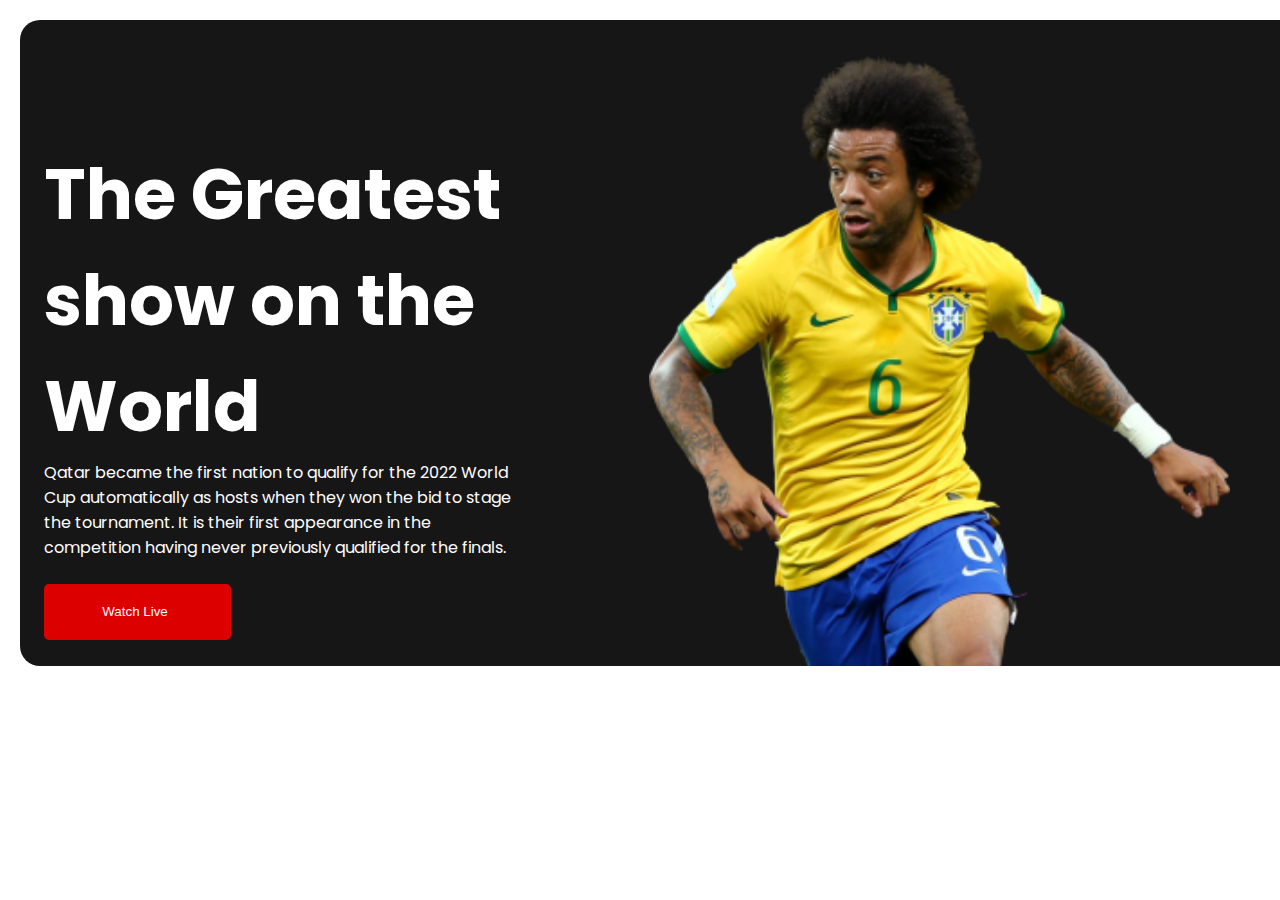
==== index.html @ 9c951bbc "header section" ====
<!DOCTYPE html>
<html lang="en">
<head>
    <meta charset="UTF-8">
    <meta http-equiv="X-UA-Compatible" content="IE=edge">
    <meta name="viewport" content="width=device-width, initial-scale=1.0">
    <title>FIFA WORLD CUP</title>
    <!-------------------------- css link ---------------------- -->
    <link rel="stylesheet" href="./css/style.css">
    <!------------------- font awesome cdn link ----------------- -->
    <link rel="stylesheet" href="https://cdnjs.cloudflare.com/ajax/libs/font-awesome/6.1.1/css/all.min.css" integrity="sha512-KfkfwYDsLkIlwQp6LFnl8zNdLGxu9YAA1QvwINks4PhcElQSvqcyVLLD9aMhXd13uQjoXtEKNosOWaZqXgel0g==" crossorigin="anonymous" referrerpolicy="no-referrer" />
    <!----------------------------- Favicon -------------------- -->
    <link rel="shortcut icon" href="./images/favicon.ico" type="image/x-icon">
</head>
<body>
    <!------------------------- header section ----------------------------- -->
    <header class="container">
       <div class="half-width">
        <h1 class="heading-title">The Greatest show on the World</h1>
        <p class="heading-pera">Qatar became the first nation to qualify for the 2022 World Cup automatically as hosts when they won the bid to stage the tournament. It is their first appearance in the competition having never previously qualified for the finals.</p>
       <button class="watch-button" type="submit">Watch Live<i class="fa-solid fa-arrow-right"></i></button>
       </div>
       <div class="half-width">
        <img src="./images/Banner Image.png" alt="">
       </div>
    </header>
</body>
</html>
---- css/style.css ----
@import url('https://fonts.googleapis.com/css2?family=Poppins&display=swap');
*{
    margin: 0px;
    padding: 0px;
    box-sizing: border-box;
}
body{
    font-family: 'Poppins', sans-serif;

}
/*---------------------------- header section ------------------------- */
.container{
    display: flex;
    justify-content: center;
    align-items: center;
    width: 1321px;
    height: 646px;
    margin-left: 20px;
    margin-top: 20px;
    background-color: #161616;
    border-radius: 20px;
    
}
.half-width{
    width: 50%;
    margin: 106px 111px 11px 24px;   
    
}
.half-width img{
    width: 581px;
    height: 613px;
    margin: 24px 0px 79px;
}
.heading-title{
    color: #FFFFFF;
    font-weight: 700;
    font-size: 70px;
}
.heading-pera{
    color:#FFFFFF;
    font-weight: 400;
    font-size: 16px;
}
.watch-button{ 
    width: 187px;
    height: 56px;
    color: #FFFFFF;
    border: none;
    background: #DD0000;
    border-radius: 5px;
    padding: 16px 25px;
    margin-top: 24px;
   
}
.fa-arrow-right{
    margin-left: 5px;
}
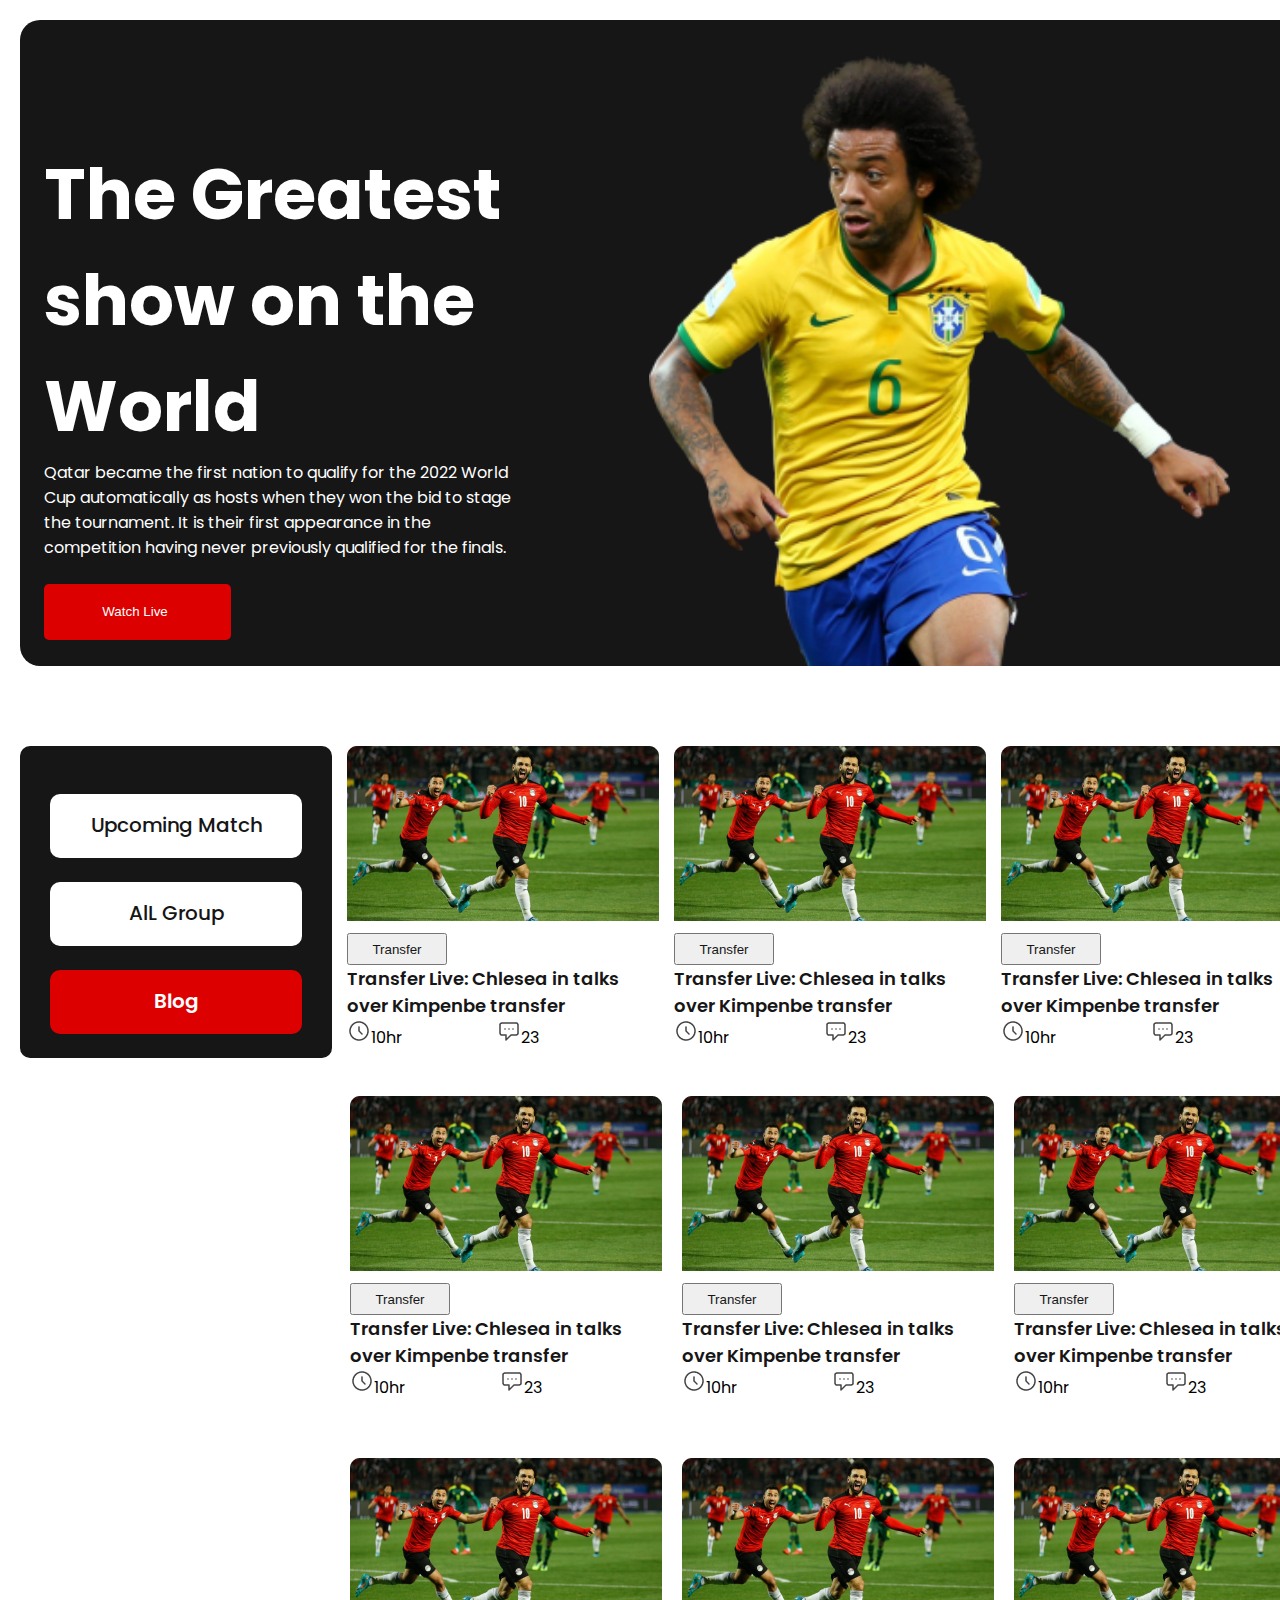
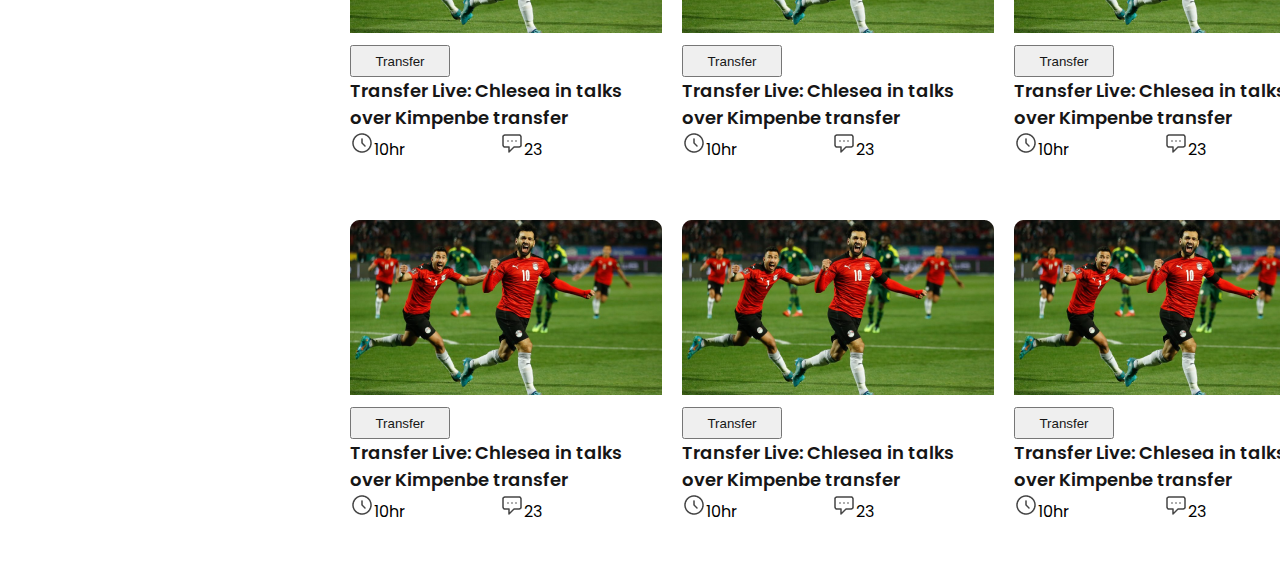
==== commit d3684157: "main section" ====
--- a/index.html
+++ b/index.html
@@ -24,5 +24,109 @@
         <img src="./images/Banner Image.png" alt="">
        </div>
     </header>
+    <!----------------------------- main section -------------------------- -->
+    <main>
+        <section class="top-header">
+          <div class="link-area">
+            <div class="link">
+                <a href="#">Upcoming Match</a>
+            </div>
+            <div class="link">
+                <a href="#">AlL Group</a>
+            </div>
+            <div class="link-blog">
+                <a href="#">Blog</a>
+            </div>
+          </div>
+          <div class="img-area">
+           <img src="./images/Blog Image.png" alt="">
+           <button class="transfer-link" type="submit">Transfer</button>
+           <p class="transfer-pera">Transfer Live: Chlesea in talks over Kimpenbe transfer</p>
+           <img src="./images/Time Icon.png" alt="">10hr
+           <img class="img-icon" src="./images/Chat Icon.png" alt="">23
+          </div>
+          <div class="img-area">
+           <img src="./images/Blog Image.png" alt="">
+           <button class="transfer-link" type="submit">Transfer</button>
+           <p class="transfer-pera">Transfer Live: Chlesea in talks over Kimpenbe transfer</p>
+           <img src="./images/Time Icon.png" alt="">10hr
+           <img class="img-icon" src="./images/Chat Icon.png" alt="">23
+          </div>
+          <div class="img-area">
+            <img src="./images/Blog Image.png" alt="">
+            <button class="transfer-link" type="submit">Transfer</button>
+           <p class="transfer-pera">Transfer Live: Chlesea in talks over Kimpenbe transfer</p>
+           <img src="./images/Time Icon.png" alt="">10hr
+           <img class="img-icon" src="./images/Chat Icon.png" alt="">23
+          </div>
+        </section>
+        <section class="image-section">
+                <div class="img-area">
+                    <img src="./images/Blog Image.png" alt="">
+                    <button class="transfer-link" type="submit">Transfer</button>
+                    <p class="transfer-pera">Transfer Live: Chlesea in talks over Kimpenbe transfer</p>
+                    <img src="./images/Time Icon.png" alt="">10hr
+                    <img class="img-icon" src="./images/Chat Icon.png" alt="">23
+                   </div>
+                   <div class="img-area">
+                    <img src="./images/Blog Image.png" alt="">
+                    <button class="transfer-link" type="submit">Transfer</button>
+                    <p class="transfer-pera">Transfer Live: Chlesea in talks over Kimpenbe transfer</p>
+                    <img src="./images/Time Icon.png" alt="">10hr
+                    <img class="img-icon" src="./images/Chat Icon.png" alt="">23
+                   </div>
+                   <div class="img-area">
+                     <img src="./images/Blog Image.png" alt="">
+                     <button class="transfer-link" type="submit">Transfer</button>
+                    <p class="transfer-pera">Transfer Live: Chlesea in talks over Kimpenbe transfer</p>
+                    <img src="./images/Time Icon.png" alt="">10hr
+                    <img class="img-icon" src="./images/Chat Icon.png" alt="">23
+                   </div>
+                   <div class="img-area">
+                     <img src="./images/Blog Image.png" alt="">
+                     <button class="transfer-link" type="submit">Transfer</button>
+                    <p class="transfer-pera">Transfer Live: Chlesea in talks over Kimpenbe transfer</p>
+                    <img src="./images/Time Icon.png" alt="">10hr
+                    <img class="img-icon" src="./images/Chat Icon.png" alt="">23
+                   </div>
+                   <div class="img-area">
+                     <img src="./images/Blog Image.png" alt="">
+                     <button class="transfer-link" type="submit">Transfer</button>
+                    <p class="transfer-pera">Transfer Live: Chlesea in talks over Kimpenbe transfer</p>
+                    <img src="./images/Time Icon.png" alt="">10hr
+                    <img class="img-icon" src="./images/Chat Icon.png" alt="">23
+                   </div>
+                   <div class="img-area">
+                     <img src="./images/Blog Image.png" alt="">
+                     <button class="transfer-link" type="submit">Transfer</button>
+                    <p class="transfer-pera">Transfer Live: Chlesea in talks over Kimpenbe transfer</p>
+                    <img src="./images/Time Icon.png" alt="">10hr
+                    <img class="img-icon" src="./images/Chat Icon.png" alt="">23
+                   </div>
+                   <div class="img-area">
+                     <img src="./images/Blog Image.png" alt="">
+                     <button class="transfer-link" type="submit">Transfer</button>
+                    <p class="transfer-pera">Transfer Live: Chlesea in talks over Kimpenbe transfer</p>
+                    <img src="./images/Time Icon.png" alt="">10hr
+                    <img class="img-icon" src="./images/Chat Icon.png" alt="">23
+                   </div>
+                   <div class="img-area">
+                     <img src="./images/Blog Image.png" alt="">
+                     <button class="transfer-link" type="submit">Transfer</button>
+                    <p class="transfer-pera">Transfer Live: Chlesea in talks over Kimpenbe transfer</p>
+                    <img src="./images/Time Icon.png" alt="">10hr
+                    <img class="img-icon" src="./images/Chat Icon.png" alt="">23
+                   </div>
+                   <div class="img-area">
+                     <img src="./images/Blog Image.png" alt="">
+                     <button class="transfer-link" type="submit">Transfer</button>
+                    <p class="transfer-pera">Transfer Live: Chlesea in talks over Kimpenbe transfer</p>
+                    <img src="./images/Time Icon.png" alt="">10hr
+                    <img class="img-icon" src="./images/Chat Icon.png" alt="">23
+                   </div>
+          
+
+        </section>
+    </main>
 </body>
 </html>--- a/css/style.css
+++ b/css/style.css
@@ -55,3 +55,90 @@
 .fa-arrow-right{
     margin-left: 5px;
 }
+/*------------------------------- main container ----------------------------- */
+.top-header{
+    display: grid;
+    grid-template-columns: repeat(4,1fr);
+    grid-row-gap: 5px;
+    width: 100%;
+    height: 200px;
+    margin-top: 80px;
+}
+.link-area{
+    display: flex;
+    justify-content: center;
+    align-items: center;
+    flex-direction: column;
+    margin-left: 20px;
+    border-radius: 10px;
+    width: 312px;
+     background-color: #161616;
+     height: 312px
+    
+     
+}
+.img-area{
+width: 312px;
+height: 362px;
+margin-left: 15px;
+
+}
+.link{
+    background: #FFFFFF;
+    border-radius: 10px;
+    padding: 16px 25px;
+    margin-top: 24px;
+    text-align: center;
+    border-radius: 10px;
+    width: 252px;
+    height: 64px;
+}
+.link a{
+    color:#161616;
+    text-decoration: none;
+    font-weight: 500;
+    font-size: 20px;
+    width: 174px;
+    height: 30px;
+}
+.link-blog{
+    background: #DD0000;
+    border-radius: 10px;
+    padding: 16px 25px;
+    margin-top: 24px;
+    text-align: center;
+    border-radius: 10px;
+    width: 252px;
+    height: 64px;
+}
+.link-blog a{
+    width: 45px;
+    height: 30px;
+    font-weight: 600;
+    font-size: 20px;
+    color: #FFFFFF;
+    text-decoration: none;
+}
+.transfer-link{
+    width: 100px;
+    height: 32px;
+    margin-top: 5px;
+    color: #161616;
+}
+.transfer-pera{
+        width: 272px;
+        height: 54px;
+        font-weight: 600;
+        font-size: 18px;
+        color: #161616;
+}
+.img-icon{
+    margin-left: 90px;
+}
+.image-section{
+    display: grid;
+    grid-template-columns: repeat(3,1fr);
+    grid-column-gap: 5px;
+    margin-top: 150px;
+    margin-left: 335px;
+}
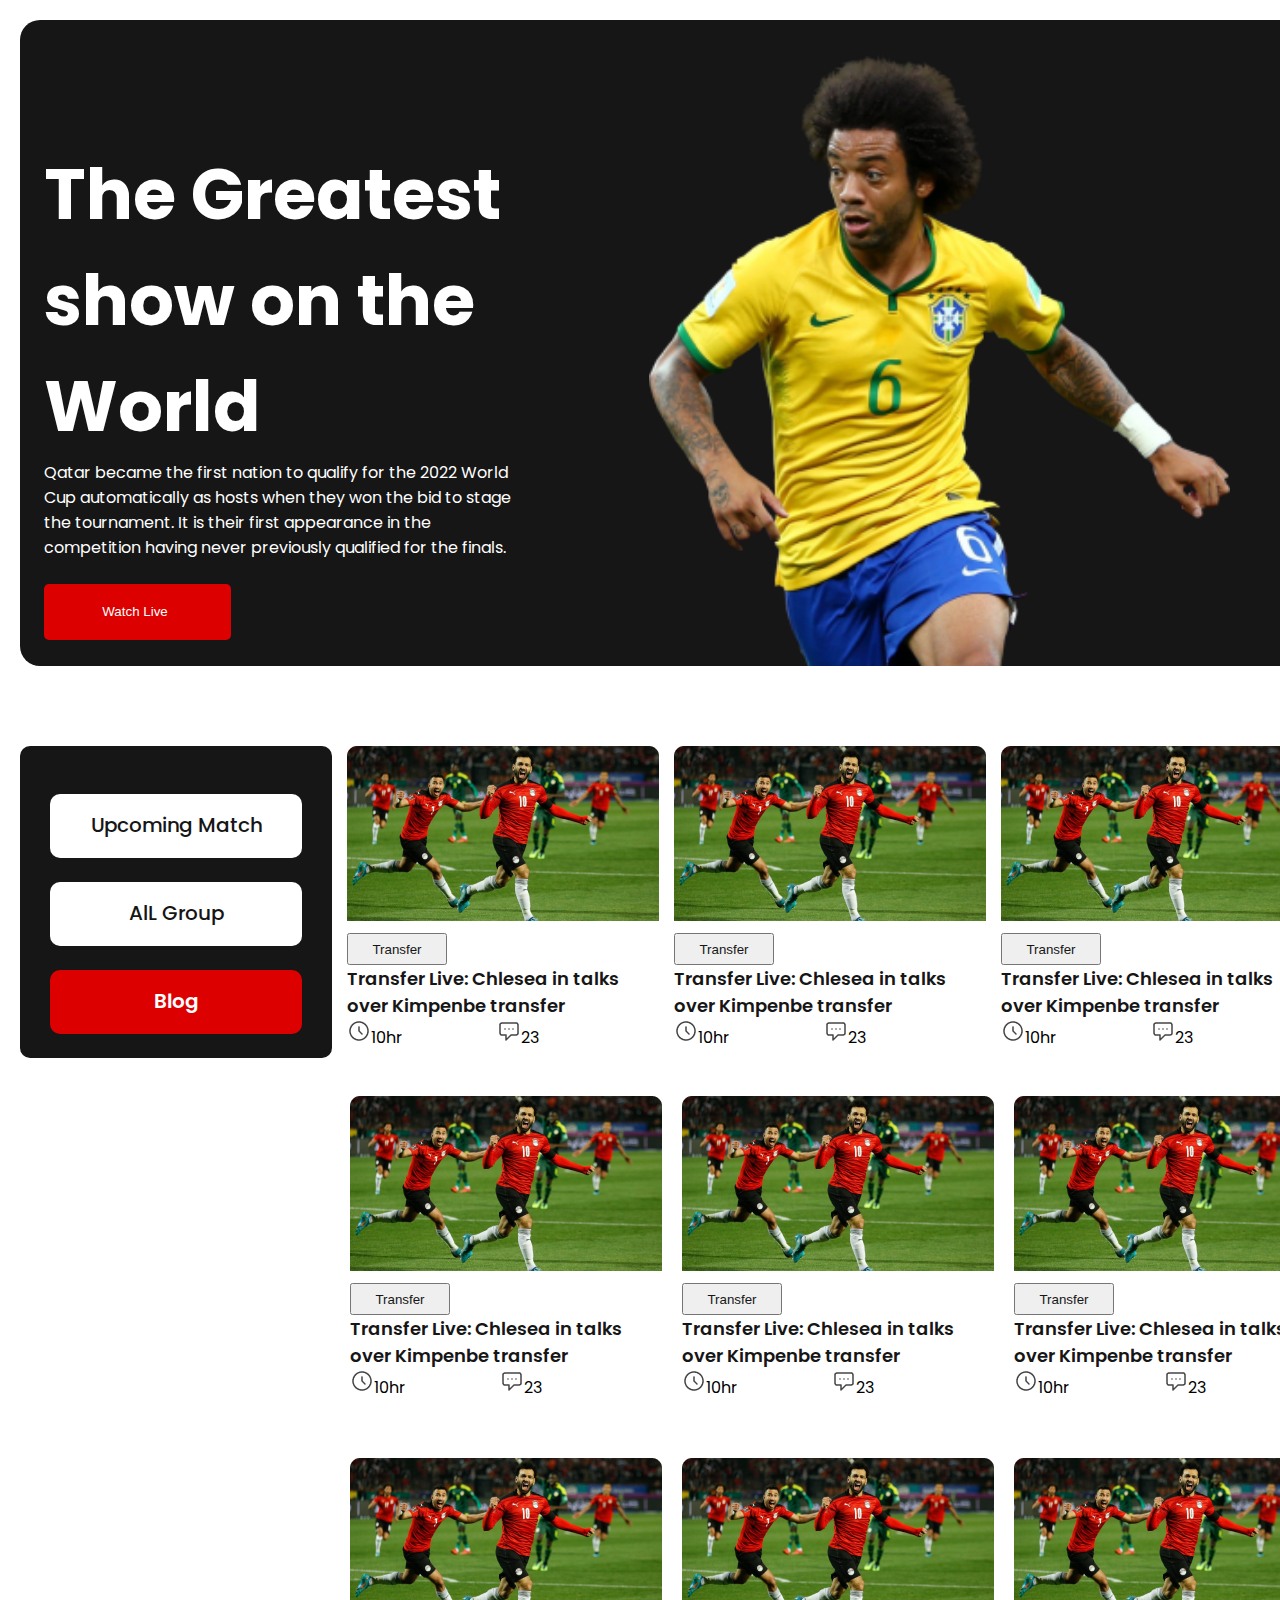
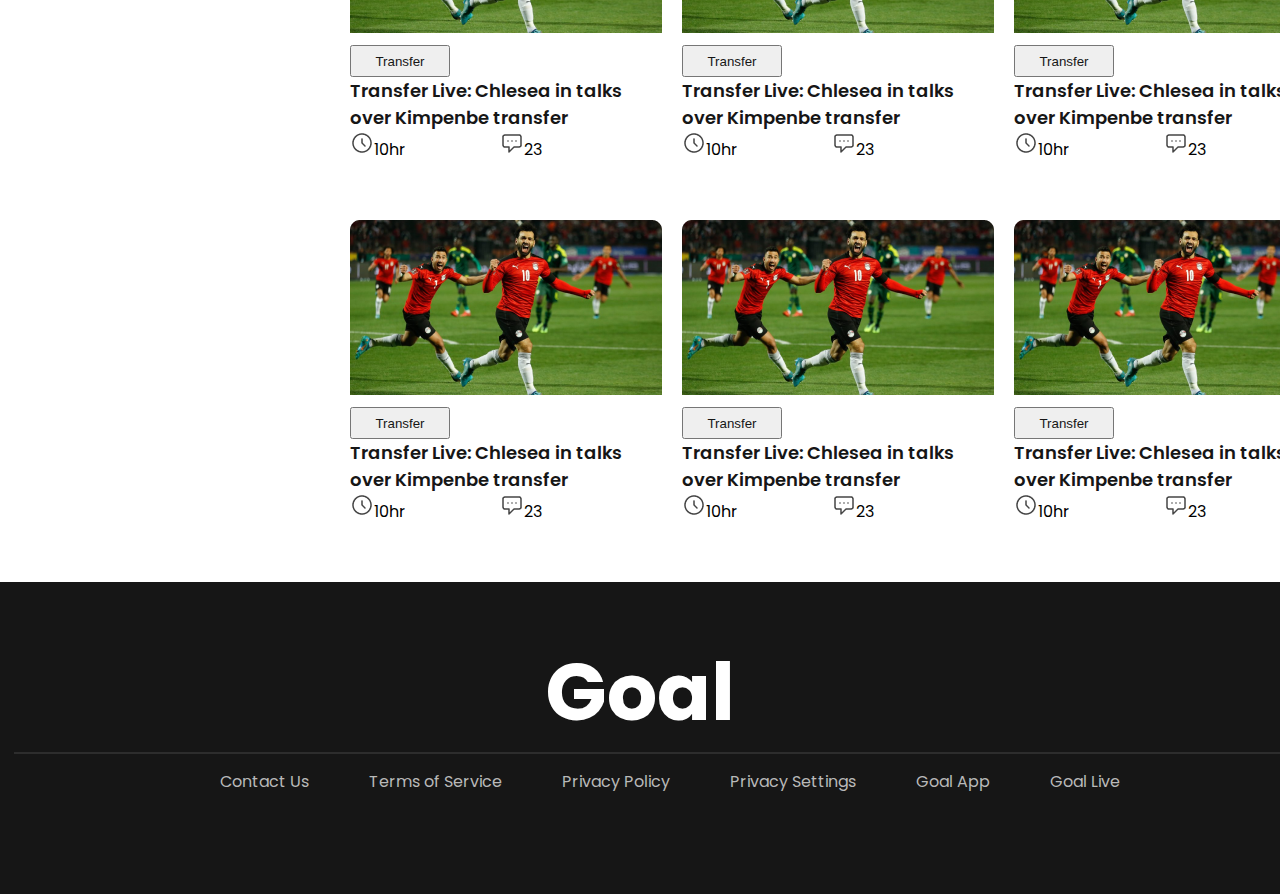
==== commit 7ddba20a: "footer section" ====
--- a/index.html
+++ b/index.html
@@ -35,7 +35,7 @@
                 <a href="#">AlL Group</a>
             </div>
             <div class="link-blog">
-                <a href="#">Blog</a>
+                <a href="index.html">Blog</a>
             </div>
           </div>
           <div class="img-area">
@@ -128,5 +128,22 @@
 
         </section>
     </main>
+<!--------------------------- Footer section------------------------- -->
+
+        <footer>
+           <div class="footer-box">
+            <div class="footer-heading"><h1>Goal</h1></div>
+            <hr>
+           <div class="footer-link">
+           <div><a href="#">Contact Us </a></div>
+           <div><a href="#"> Terms of Service </a></div>
+           <div><a href="#">  Privacy Policy</a></div>
+           <div><a href="#">  Privacy Settings </a></div>
+           <div><a href="#">Goal App</a></div>
+           <div><a href="#">  Goal Live</a></div>
+           </div>
+           </div>
+        </footer>
+
 </body>
 </html>--- a/css/style.css
+++ b/css/style.css
@@ -142,3 +142,35 @@
     margin-top: 150px;
     margin-left: 335px;
 }
+/*-------------------- footer section --------------- */
+.footer-box{
+    background-color: #161616;
+    
+}
+.footer-heading{
+    padding-top:50px;
+    text-align: center;
+    color: #FFFFFF;
+    font-weight: 600;
+    font-size: 40px;
+}
+hr{
+    margin-left: 14px;
+    width: 1320px;
+    height: 0px;
+    border: 1px solid rgba(255, 255, 255, 0.1);
+}
+.footer-link{
+    display: flex;
+    justify-content: center;
+    align-items: center;
+    padding-top: 0px;
+    padding-bottom: 100px; 
+    margin-top: 15px;
+}
+.footer-link a{
+    color: #B9B9B9;
+    text-decoration: none;
+    margin-left: 60px;
+   
+}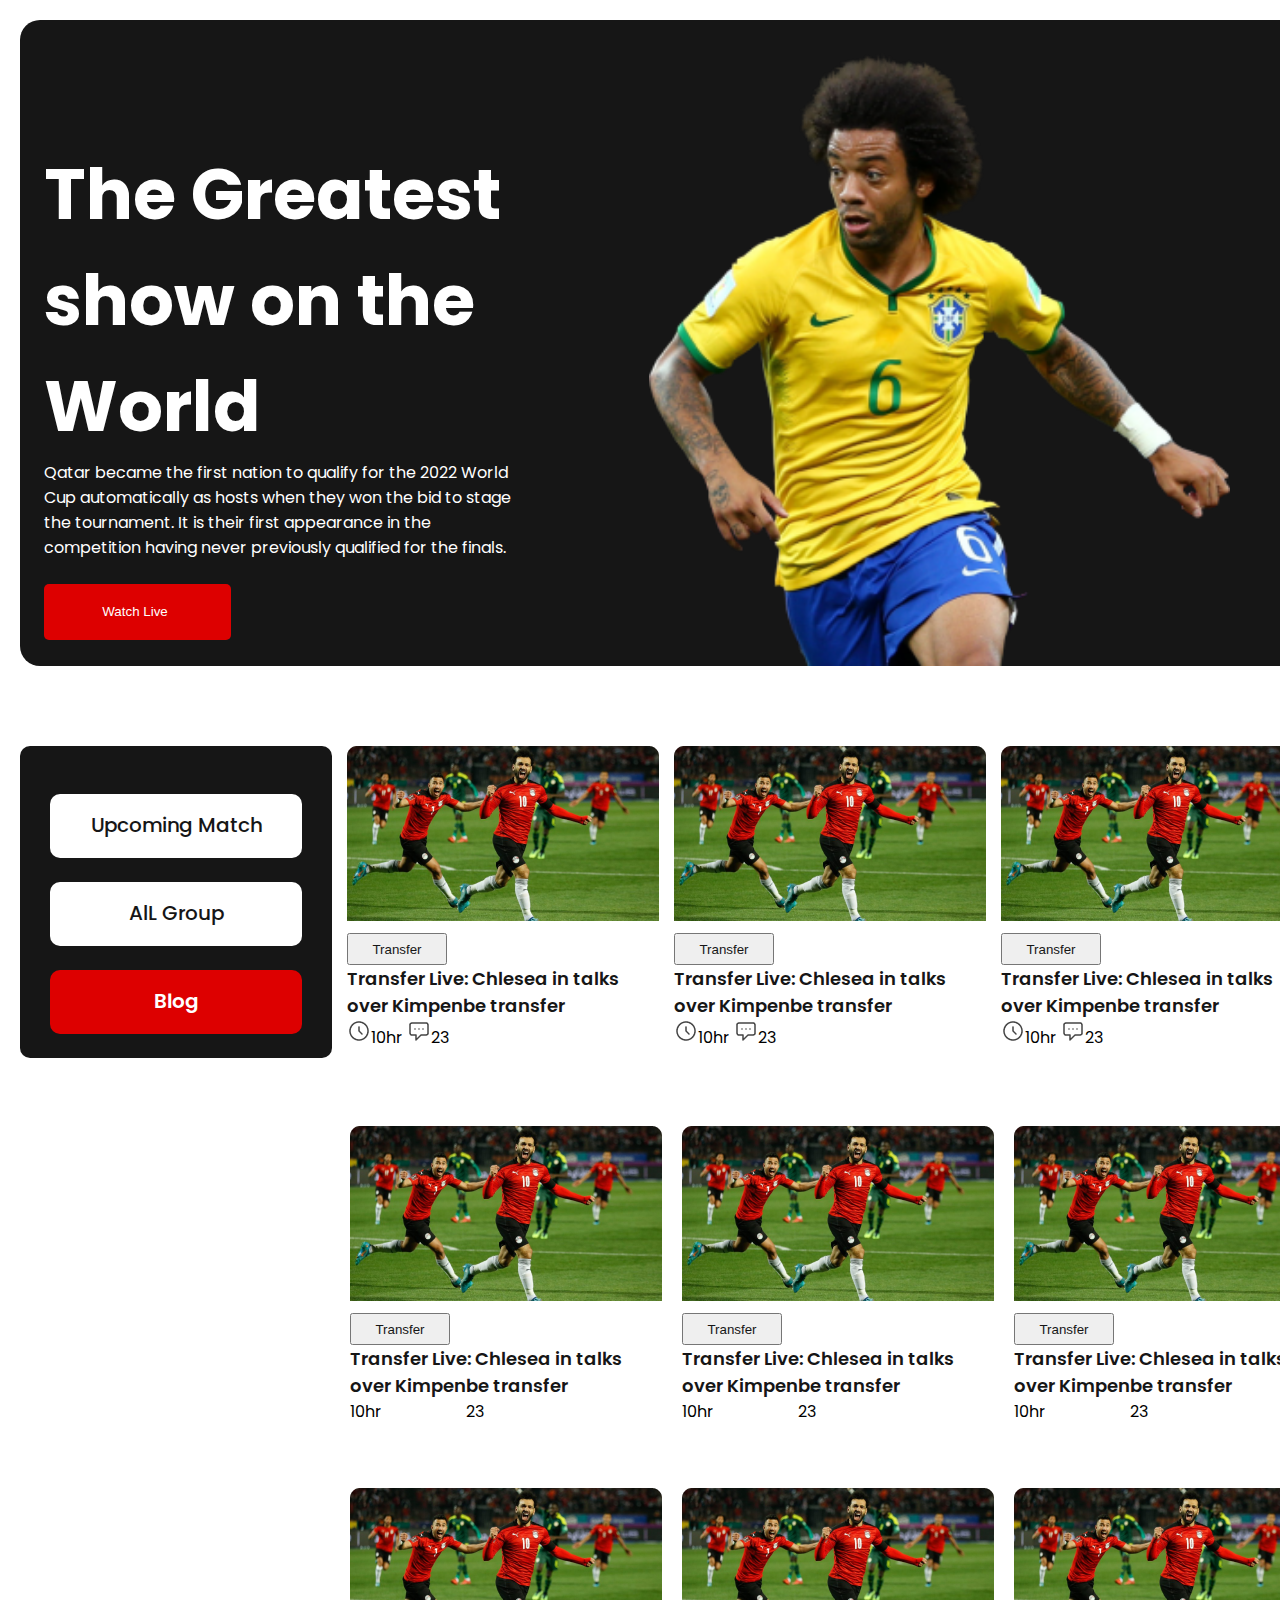
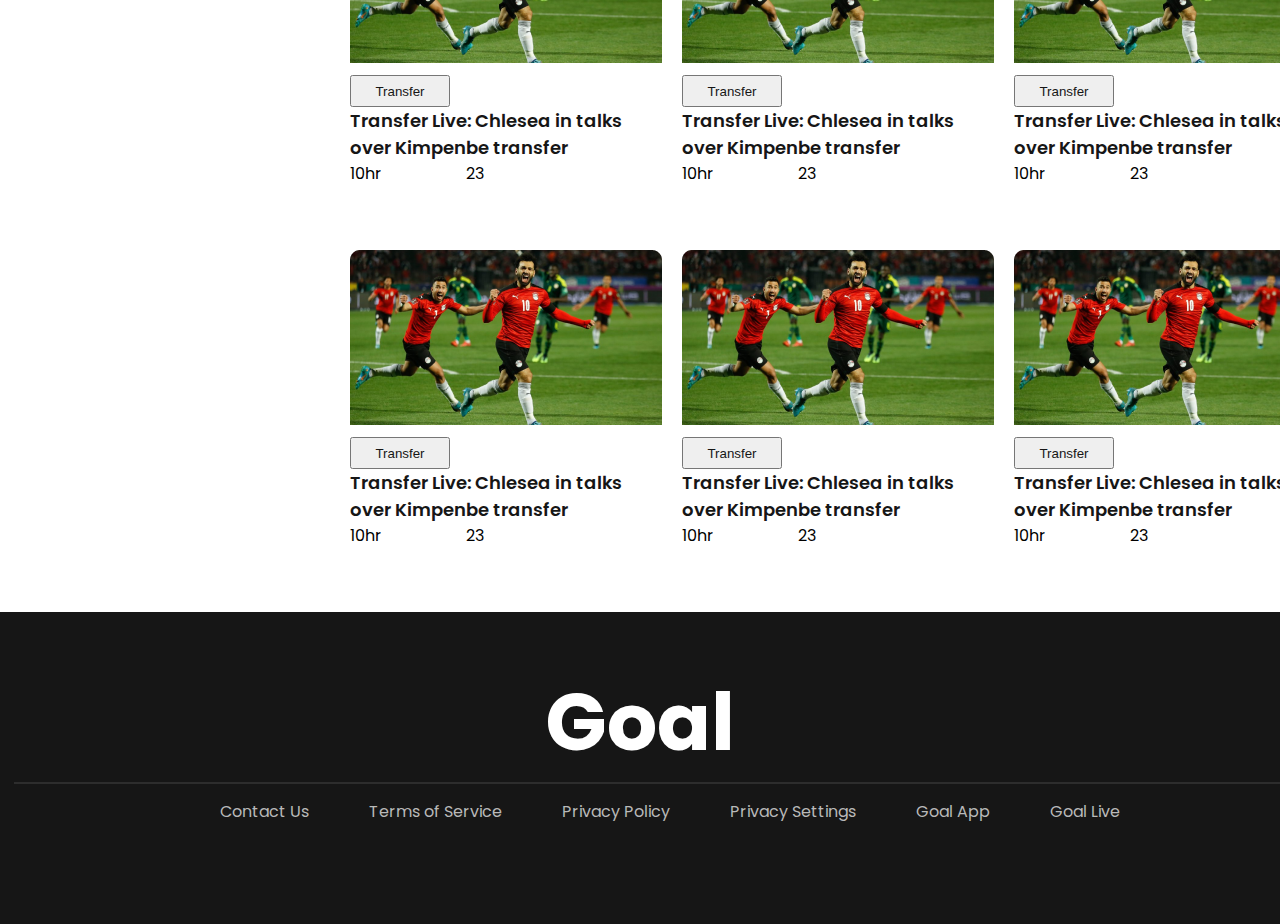
==== commit 22d6a434: "add" ====
--- a/index.html
+++ b/index.html
@@ -29,7 +29,7 @@
         <section class="top-header">
           <div class="link-area">
             <div class="link">
-                <a href="#">Upcoming Match</a>
+                <a href="fifa.html">Upcoming Match</a>
             </div>
             <div class="link">
                 <a href="#">AlL Group</a>
@@ -65,64 +65,64 @@
                     <img src="./images/Blog Image.png" alt="">
                     <button class="transfer-link" type="submit">Transfer</button>
                     <p class="transfer-pera">Transfer Live: Chlesea in talks over Kimpenbe transfer</p>
-                    <img src="./images/Time Icon.png" alt="">10hr
-                    <img class="img-icon" src="./images/Chat Icon.png" alt="">23
+                    <i class="fa-regular fa-clock"></i>10hr
+                    <i class="fa-regular fa-message icon"></i>23
                    </div>
                    <div class="img-area">
                     <img src="./images/Blog Image.png" alt="">
                     <button class="transfer-link" type="submit">Transfer</button>
                     <p class="transfer-pera">Transfer Live: Chlesea in talks over Kimpenbe transfer</p>
-                    <img src="./images/Time Icon.png" alt="">10hr
-                    <img class="img-icon" src="./images/Chat Icon.png" alt="">23
+                    <i class="fa-regular fa-clock"></i>10hr
+                    <i class="fa-regular fa-message icon"></i>23
                    </div>
                    <div class="img-area">
                      <img src="./images/Blog Image.png" alt="">
                      <button class="transfer-link" type="submit">Transfer</button>
                     <p class="transfer-pera">Transfer Live: Chlesea in talks over Kimpenbe transfer</p>
-                    <img src="./images/Time Icon.png" alt="">10hr
-                    <img class="img-icon" src="./images/Chat Icon.png" alt="">23
+                    <i class="fa-regular fa-clock"></i>10hr
+                    <i class="fa-regular fa-message icon"></i>23
                    </div>
                    <div class="img-area">
                      <img src="./images/Blog Image.png" alt="">
                      <button class="transfer-link" type="submit">Transfer</button>
                     <p class="transfer-pera">Transfer Live: Chlesea in talks over Kimpenbe transfer</p>
-                    <img src="./images/Time Icon.png" alt="">10hr
-                    <img class="img-icon" src="./images/Chat Icon.png" alt="">23
+                    <i class="fa-regular fa-clock"></i>10hr
+                    <i class="fa-regular fa-message icon"></i>23
                    </div>
                    <div class="img-area">
                      <img src="./images/Blog Image.png" alt="">
                      <button class="transfer-link" type="submit">Transfer</button>
                     <p class="transfer-pera">Transfer Live: Chlesea in talks over Kimpenbe transfer</p>
-                    <img src="./images/Time Icon.png" alt="">10hr
-                    <img class="img-icon" src="./images/Chat Icon.png" alt="">23
+                    <i class="fa-regular fa-clock"></i>10hr
+                    <i class="fa-regular fa-message icon"></i>23
                    </div>
                    <div class="img-area">
                      <img src="./images/Blog Image.png" alt="">
                      <button class="transfer-link" type="submit">Transfer</button>
                     <p class="transfer-pera">Transfer Live: Chlesea in talks over Kimpenbe transfer</p>
-                    <img src="./images/Time Icon.png" alt="">10hr
-                    <img class="img-icon" src="./images/Chat Icon.png" alt="">23
+                    <i class="fa-regular fa-clock"></i>10hr
+                    <i class="fa-regular fa-message icon"></i>23
                    </div>
                    <div class="img-area">
                      <img src="./images/Blog Image.png" alt="">
                      <button class="transfer-link" type="submit">Transfer</button>
                     <p class="transfer-pera">Transfer Live: Chlesea in talks over Kimpenbe transfer</p>
-                    <img src="./images/Time Icon.png" alt="">10hr
-                    <img class="img-icon" src="./images/Chat Icon.png" alt="">23
+                    <i class="fa-regular fa-clock"></i>10hr
+                    <i class="fa-regular fa-message icon"></i>23
                    </div>
                    <div class="img-area">
                      <img src="./images/Blog Image.png" alt="">
                      <button class="transfer-link" type="submit">Transfer</button>
                     <p class="transfer-pera">Transfer Live: Chlesea in talks over Kimpenbe transfer</p>
-                    <img src="./images/Time Icon.png" alt="">10hr
-                    <img class="img-icon" src="./images/Chat Icon.png" alt="">23
+                    <i class="fa-regular fa-clock"></i>10hr
+                    <i class="fa-regular fa-message icon"></i>23
                    </div>
                    <div class="img-area">
                      <img src="./images/Blog Image.png" alt="">
                      <button class="transfer-link" type="submit">Transfer</button>
                     <p class="transfer-pera">Transfer Live: Chlesea in talks over Kimpenbe transfer</p>
-                    <img src="./images/Time Icon.png" alt="">10hr
-                    <img class="img-icon" src="./images/Chat Icon.png" alt="">23
+                    <i class="fa-regular fa-clock"></i>10hr
+                    <i class="fa-regular fa-message icon"></i>23
                    </div>
           
 
--- a/css/style.css
+++ b/css/style.css
@@ -132,14 +132,14 @@
         font-size: 18px;
         color: #161616;
 }
-.img-icon{
-    margin-left: 90px;
+.icon{
+    margin-left: 80px;
 }
 .image-section{
     display: grid;
     grid-template-columns: repeat(3,1fr);
     grid-column-gap: 5px;
-    margin-top: 150px;
+    margin-top: 180px;
     margin-left: 335px;
 }
 /*-------------------- footer section --------------- */
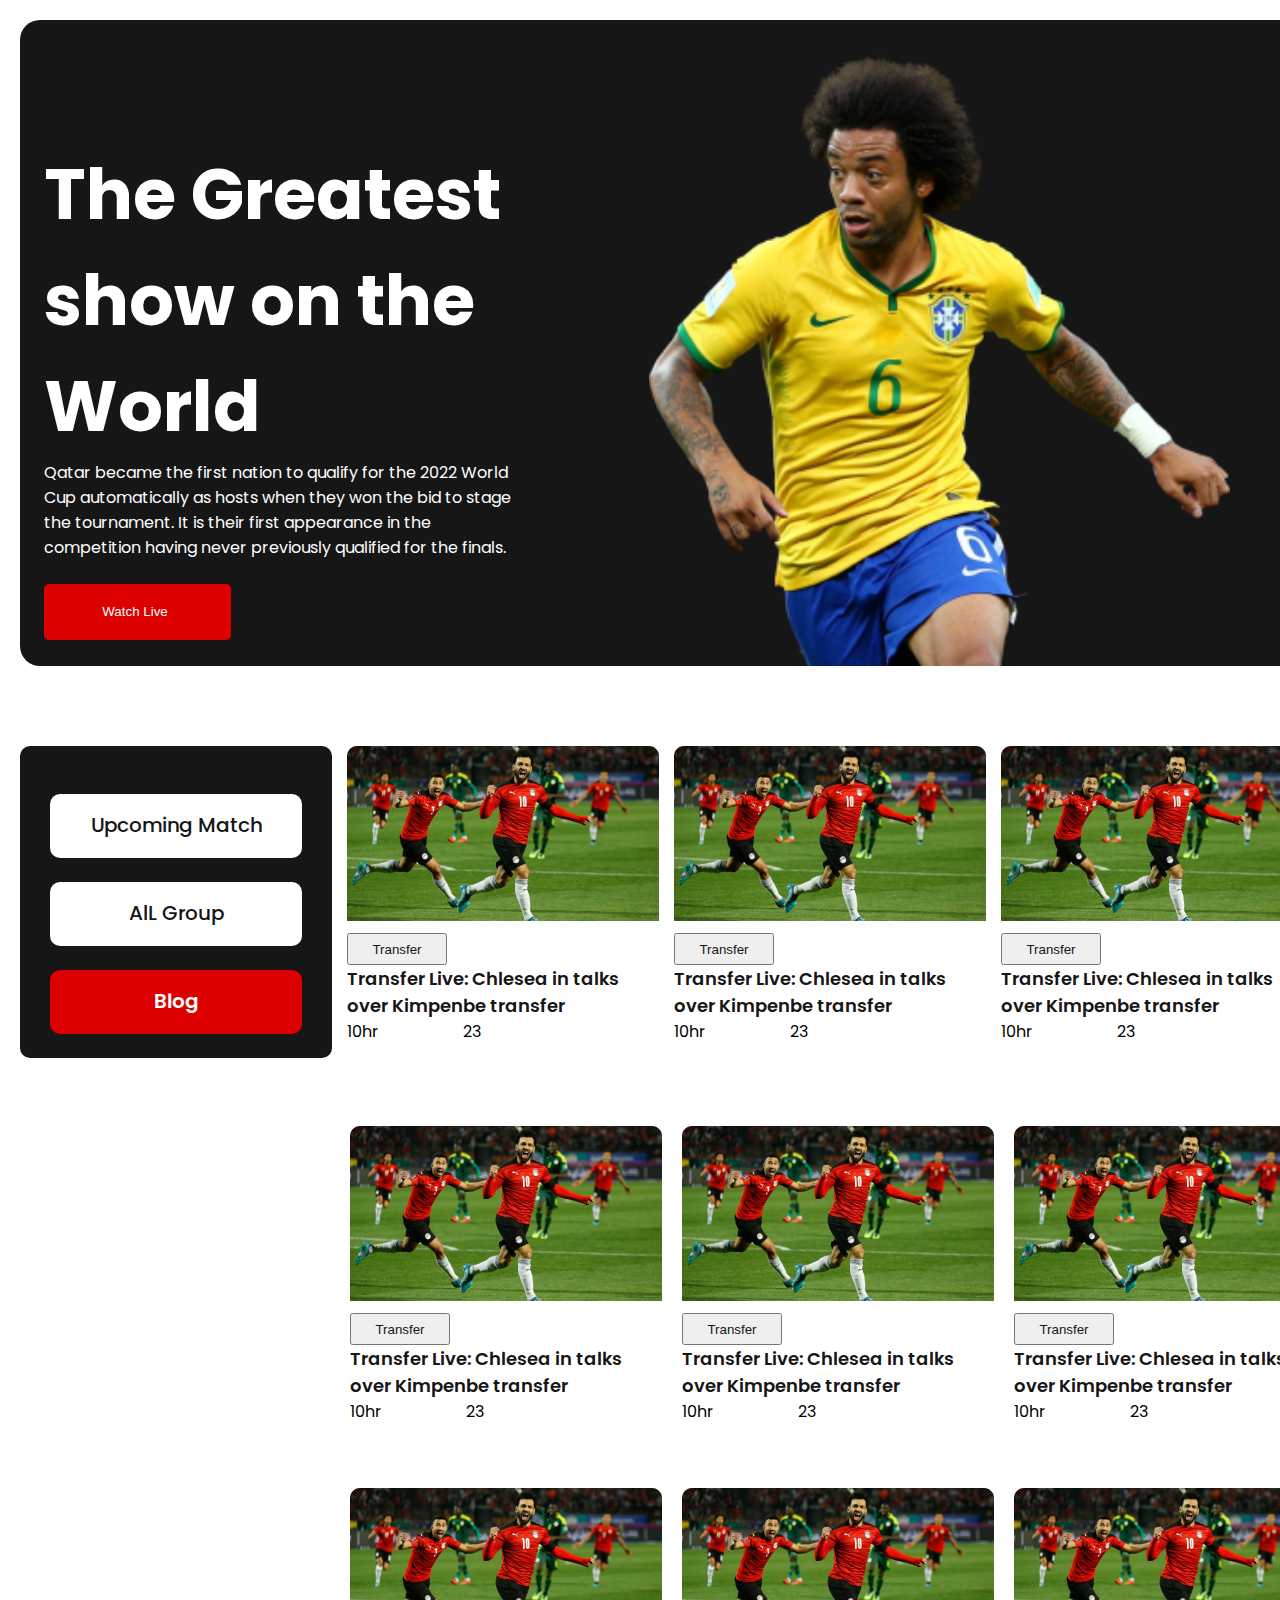
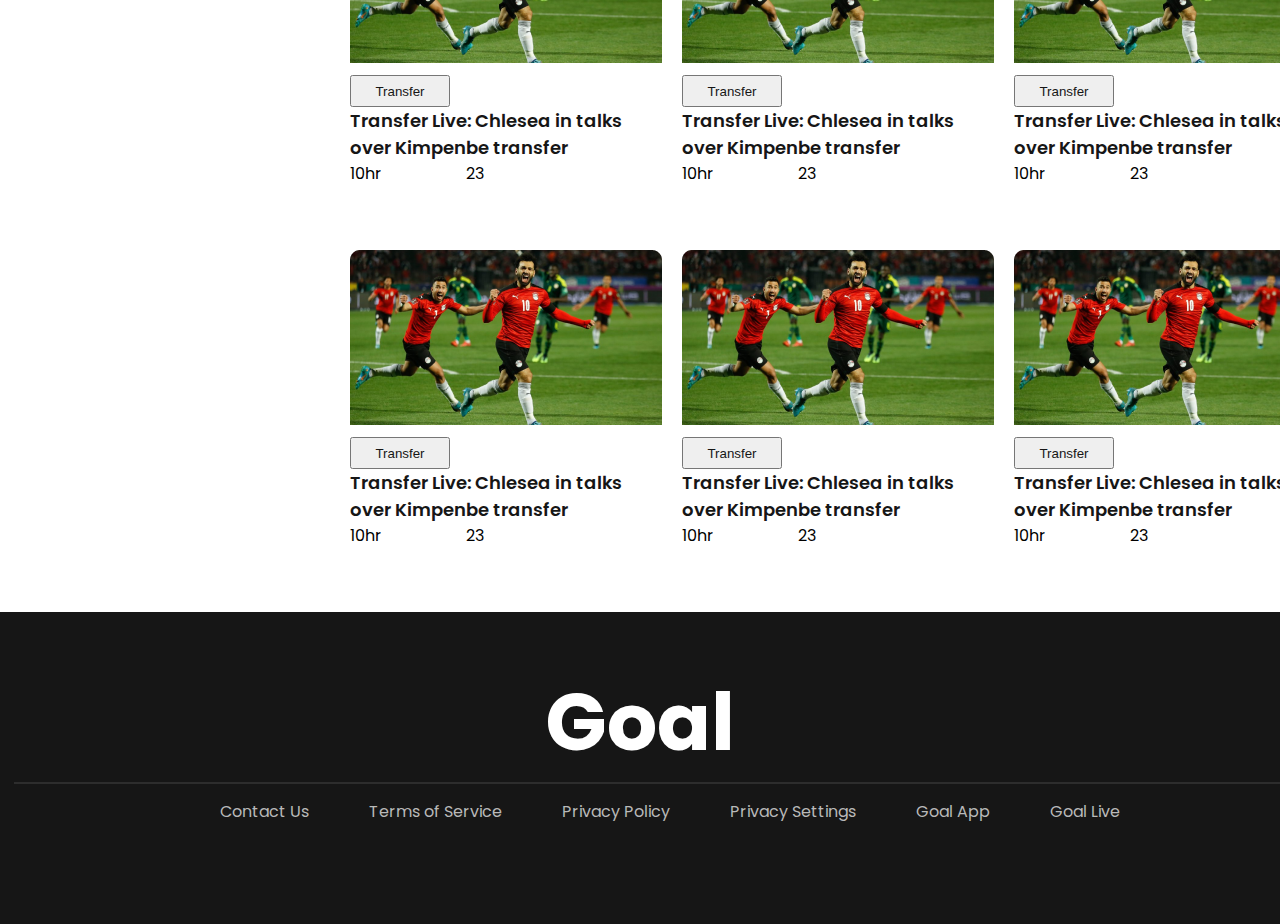
==== commit ee79a0f6: "images" ====
--- a/index.html
+++ b/index.html
@@ -42,22 +42,22 @@
            <img src="./images/Blog Image.png" alt="">
            <button class="transfer-link" type="submit">Transfer</button>
            <p class="transfer-pera">Transfer Live: Chlesea in talks over Kimpenbe transfer</p>
-           <img src="./images/Time Icon.png" alt="">10hr
-           <img class="img-icon" src="./images/Chat Icon.png" alt="">23
+           <i class="fa-regular fa-clock"></i>10hr
+           <i class="fa-regular fa-message icon"></i>23
           </div>
           <div class="img-area">
            <img src="./images/Blog Image.png" alt="">
            <button class="transfer-link" type="submit">Transfer</button>
            <p class="transfer-pera">Transfer Live: Chlesea in talks over Kimpenbe transfer</p>
-           <img src="./images/Time Icon.png" alt="">10hr
-           <img class="img-icon" src="./images/Chat Icon.png" alt="">23
+           <i class="fa-regular fa-clock"></i>10hr
+           <i class="fa-regular fa-message icon"></i>23
           </div>
           <div class="img-area">
             <img src="./images/Blog Image.png" alt="">
             <button class="transfer-link" type="submit">Transfer</button>
            <p class="transfer-pera">Transfer Live: Chlesea in talks over Kimpenbe transfer</p>
-           <img src="./images/Time Icon.png" alt="">10hr
-           <img class="img-icon" src="./images/Chat Icon.png" alt="">23
+           <i class="fa-regular fa-clock"></i>10hr
+           <i class="fa-regular fa-message icon"></i>23
           </div>
         </section>
         <section class="image-section">
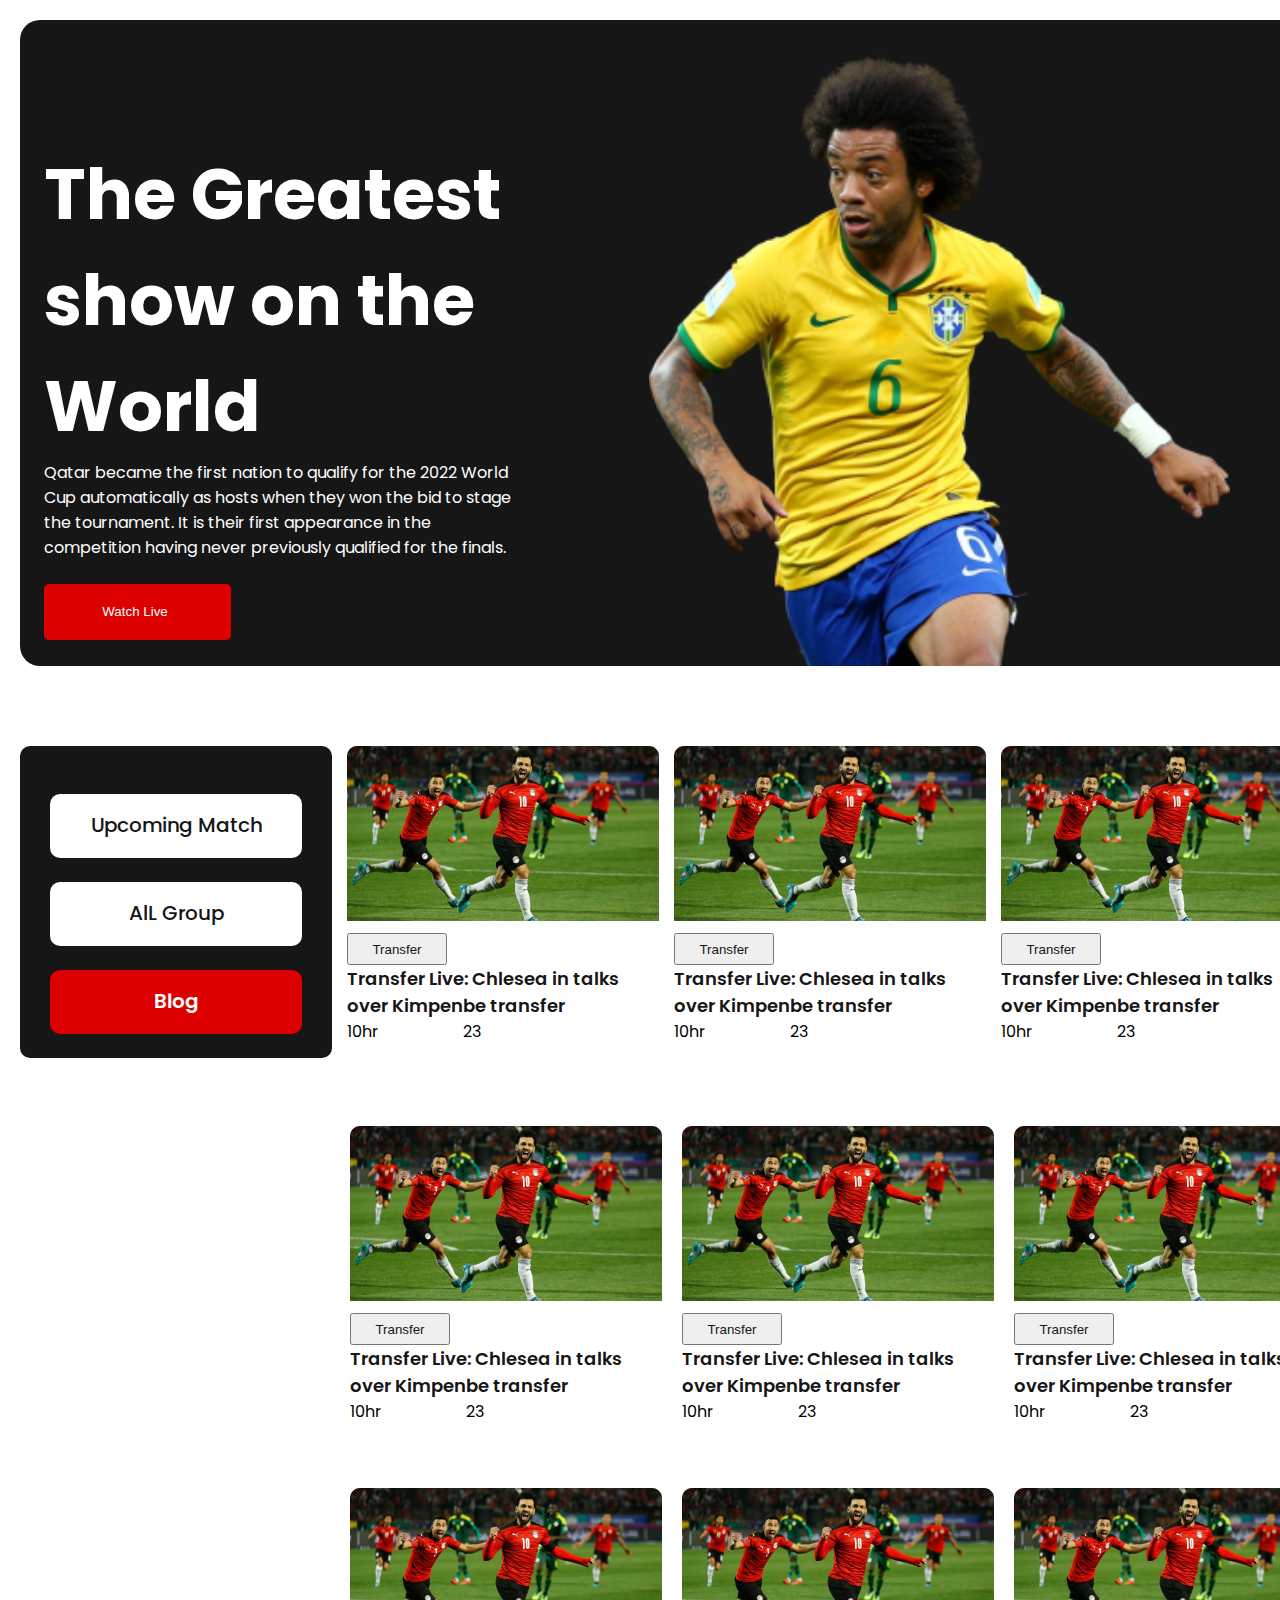
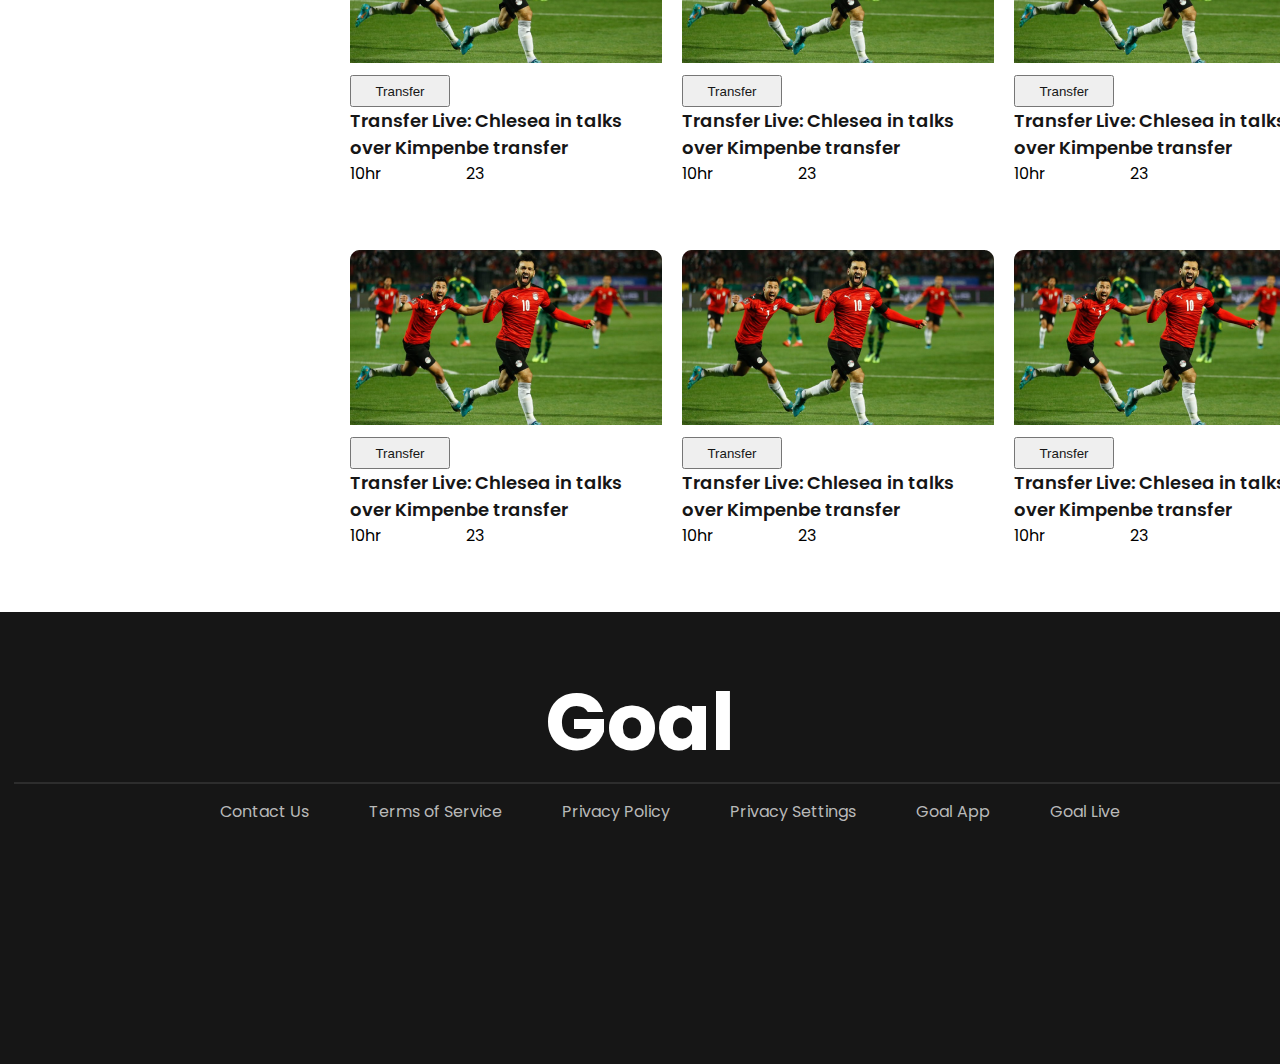
==== commit bdc68de6: "icon" ====
--- a/index.html
+++ b/index.html
@@ -136,11 +136,19 @@
             <hr>
            <div class="footer-link">
            <div><a href="#">Contact Us </a></div>
-           <div><a href="#"> Terms of Service </a></div>
-           <div><a href="#">  Privacy Policy</a></div>
-           <div><a href="#">  Privacy Settings </a></div>
+           <div><a href="#">Terms of Service </a></div>
+           <div><a href="#">Privacy Policy</a></div>
+           <div><a href="#">Privacy Settings </a></div>
            <div><a href="#">Goal App</a></div>
-           <div><a href="#">  Goal Live</a></div>
+           <div><a href="#">Goal Live</a></div>
+           </div>
+           <div class="footer-link">
+              <div class="footer-icon" >
+              <a href="https://www.instagram.com/" target="_blank"><i class="fa-brands fa-instagram"></i></a>
+              <a href="https://github.com/" target="_blank"> <i class="fa-brands fa-github"></i></a>
+              <a href="https://www.linkedin.com/feed/" target="_blank"><i class="fa-brands fa-linkedin"></i></a>
+              </div>
+            
            </div>
            </div>
         </footer>
--- a/css/style.css
+++ b/css/style.css
@@ -173,4 +173,13 @@
     text-decoration: none;
     margin-left: 60px;
    
+}
+.footer-icon{
+    display: flex;
+    justify-content: center;
+    width: 50px;
+    height: 25px;
+    color: #B9B9B9;
+    text-decoration: none;
+   
 }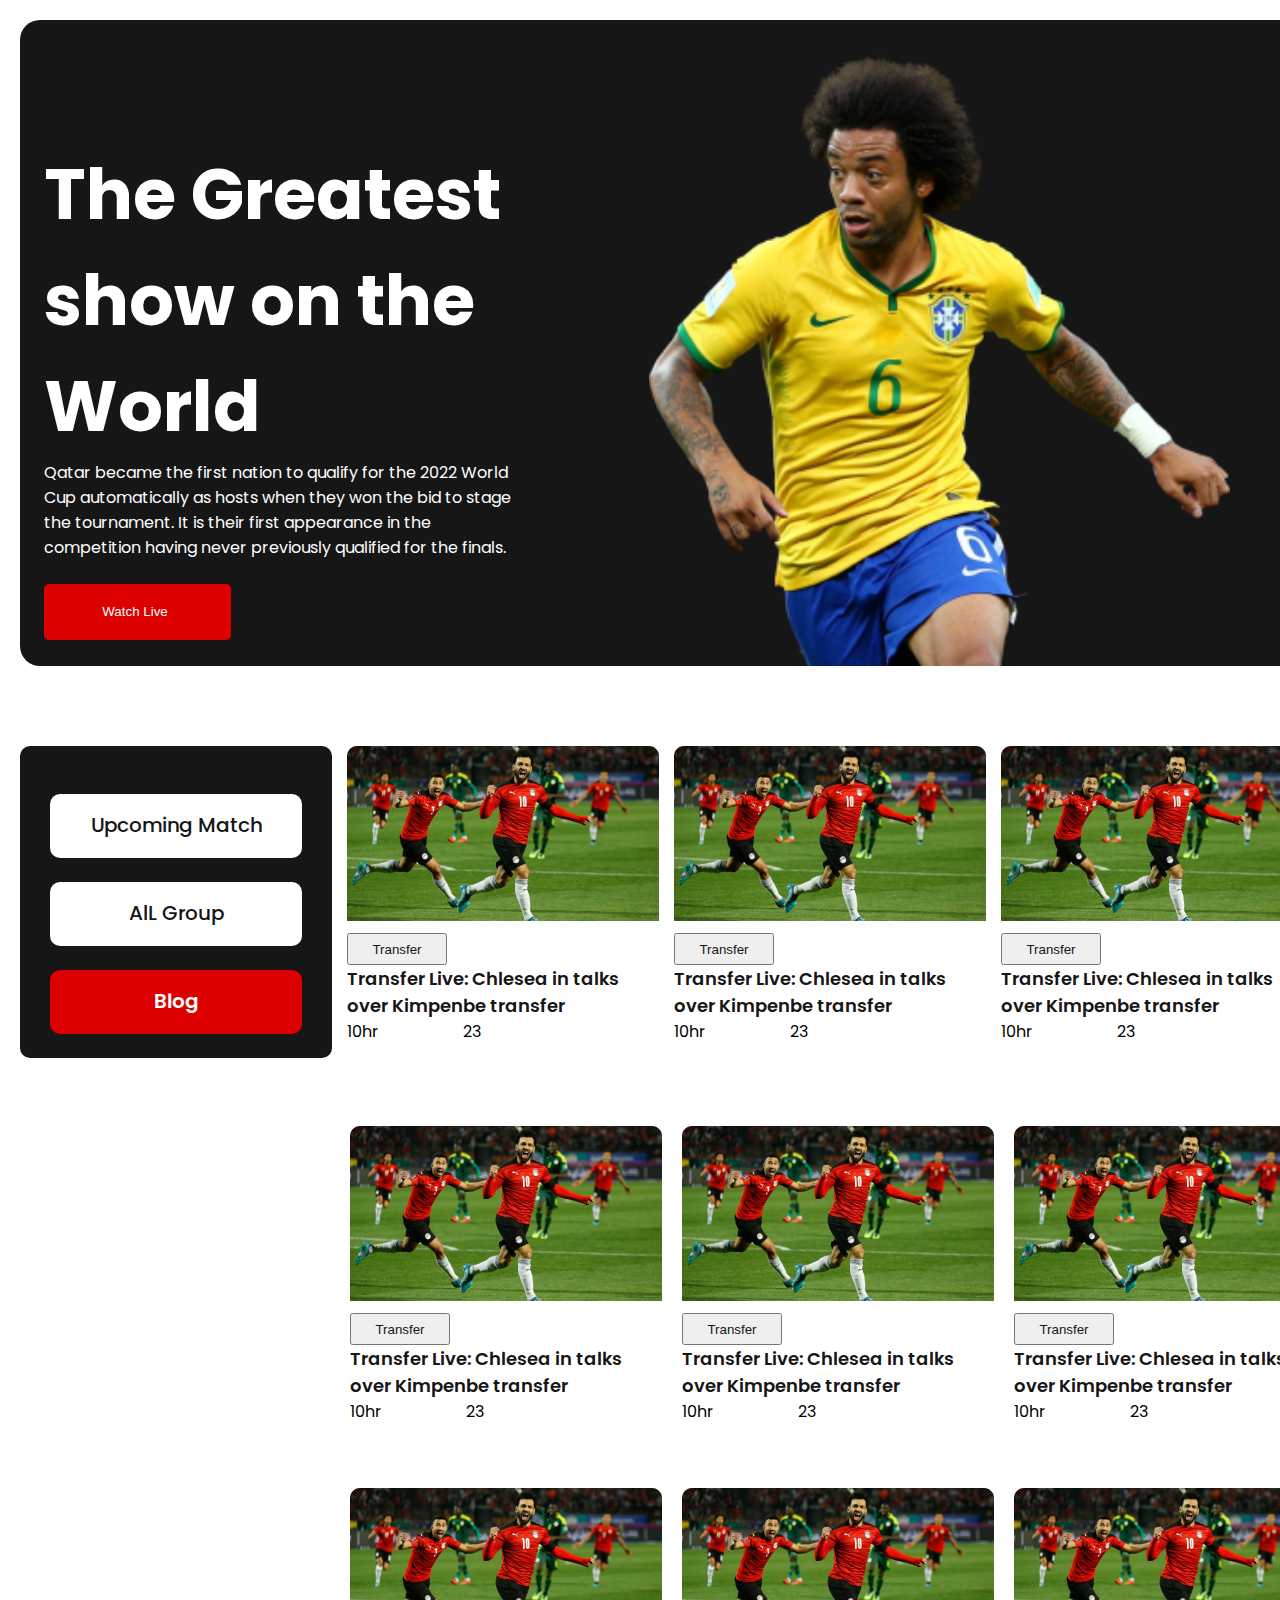
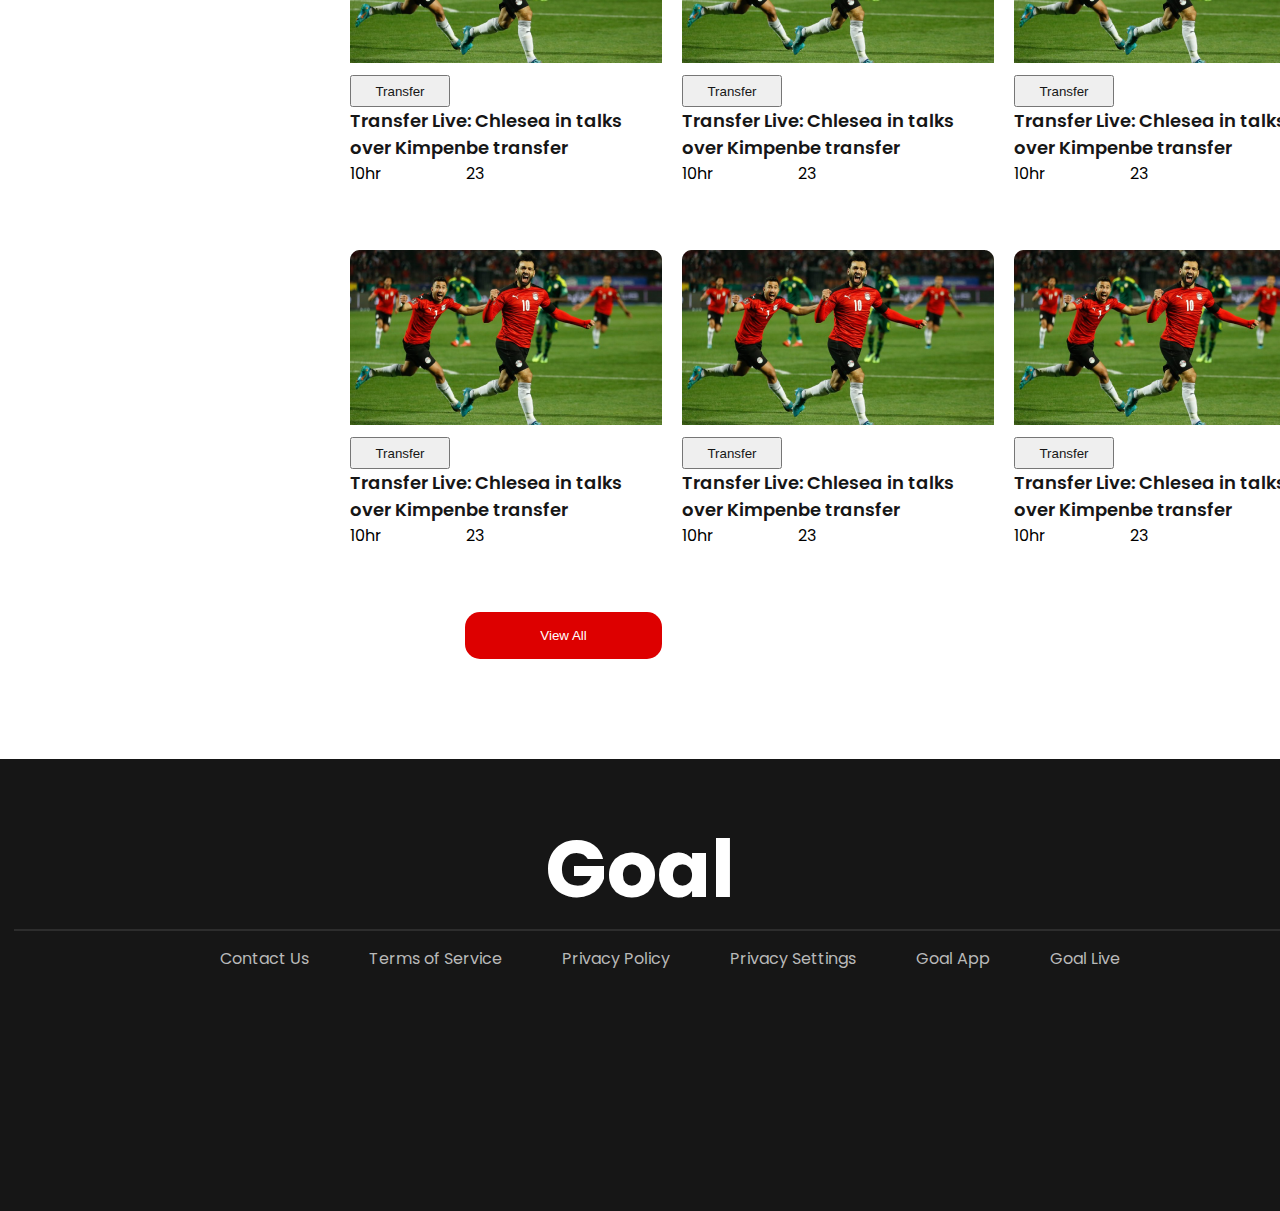
==== commit 124c1c01: "button" ====
--- a/index.html
+++ b/index.html
@@ -124,7 +124,7 @@
                     <i class="fa-regular fa-clock"></i>10hr
                     <i class="fa-regular fa-message icon"></i>23
                    </div>
-          
+                 <button class="view-button" type="submit">View All</button>
 
         </section>
     </main>
--- a/css/style.css
+++ b/css/style.css
@@ -142,6 +142,15 @@
     margin-top: 180px;
     margin-left: 335px;
 }
+.view-button{
+    color: #FFFFFF;
+    border: none;
+    border-radius: 15px;
+    background: #DD0000;
+    padding: 16px 25px;
+    margin-left: 130px;
+    margin-bottom: 100px;
+}
 /*-------------------- footer section --------------- */
 .footer-box{
     background-color: #161616;
@@ -181,5 +190,4 @@
     height: 25px;
     color: #B9B9B9;
     text-decoration: none;
-   
 }